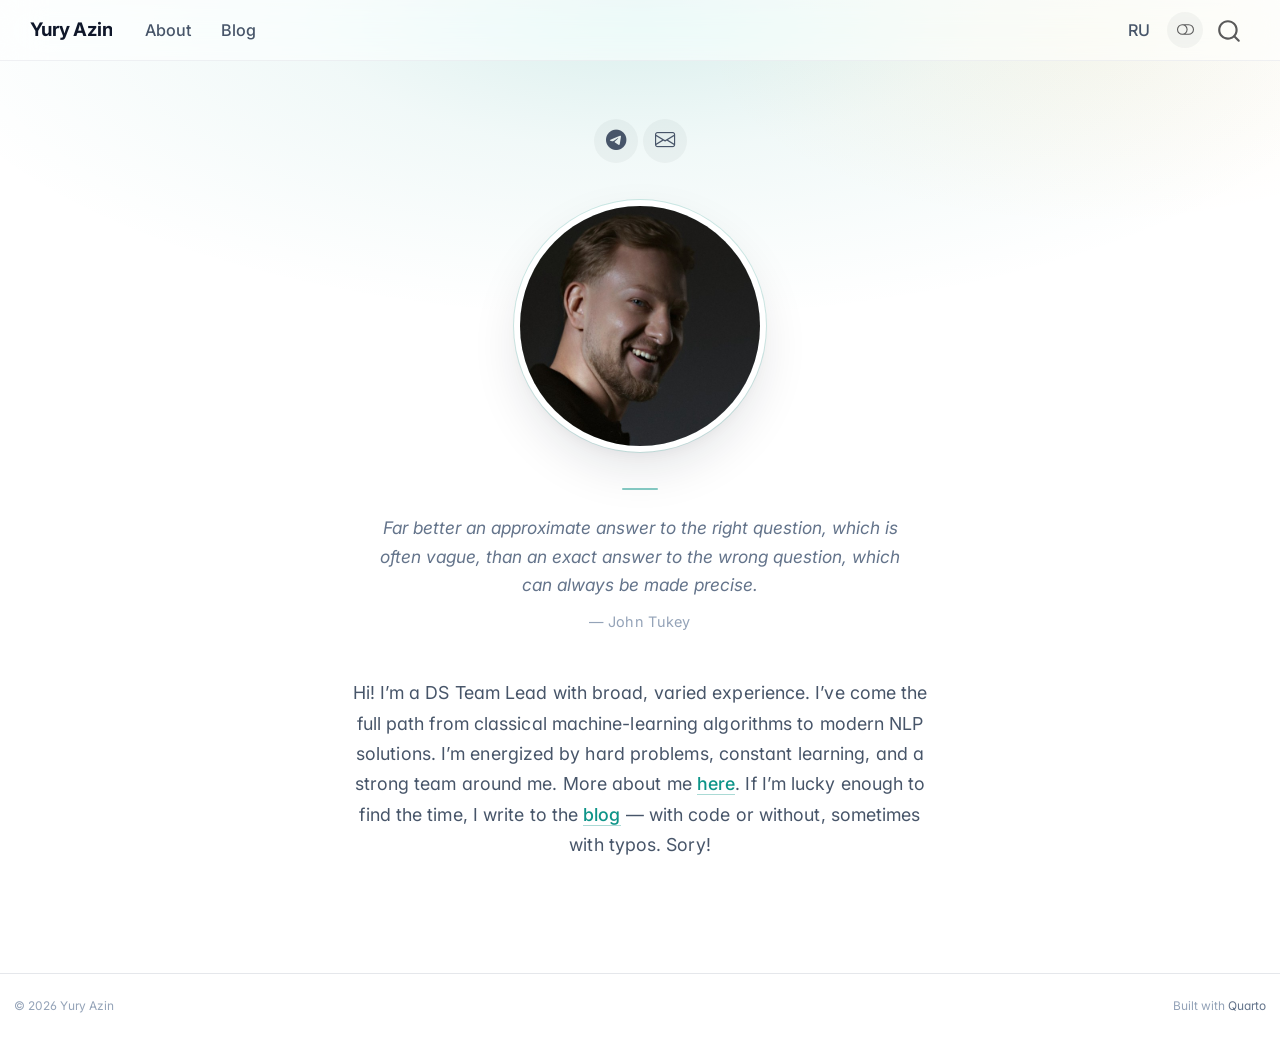
==== en/index.html @ dbef09c5 "deploy: 8c1075137c1b46c93f8c35273ccd301becf0f461" ====
<!DOCTYPE html>
<html xmlns="http://www.w3.org/1999/xhtml" lang="en" xml:lang="en"><head>

<meta charset="utf-8">
<meta name="generator" content="quarto-1.9.37">

<meta name="viewport" content="width=device-width, initial-scale=1.0, user-scalable=yes">


<title>Yury Azin — Data Science · ML · NLP – Yury Azin</title>
<style>
/* Default styles provided by pandoc.
** See https://pandoc.org/MANUAL.html#variables-for-html for config info.
*/
code{white-space: pre-wrap;}
span.smallcaps{font-variant: small-caps;}
div.columns{display: flex; gap: min(4vw, 1.5em);}
div.column{flex: auto; overflow-x: auto;}
div.hanging-indent{margin-left: 1.5em; text-indent: -1.5em;}
ul.task-list{list-style: none;}
ul.task-list li input[type="checkbox"] {
  width: 0.8em;
  margin: 0 0.8em 0.2em -1em; /* quarto-specific, see https://github.com/quarto-dev/quarto-cli/issues/4556 */ 
  vertical-align: middle;
}
/* CSS for syntax highlighting */
html { -webkit-text-size-adjust: 100%; }
pre > code.sourceCode { white-space: pre; position: relative; }
pre > code.sourceCode > span { display: inline-block; line-height: 1.25; }
pre > code.sourceCode > span:empty { height: 1.2em; }
.sourceCode { overflow: visible; }
code.sourceCode > span { color: inherit; text-decoration: inherit; }
div.sourceCode { margin: 1em 0; }
pre.sourceCode { margin: 0; }
@media screen {
div.sourceCode { overflow: auto; }
}
@media print {
pre > code.sourceCode { white-space: pre-wrap; }
pre > code.sourceCode > span { text-indent: -5em; padding-left: 5em; }
}
pre.numberSource code
  { counter-reset: source-line 0; }
pre.numberSource code > span
  { position: relative; left: -4em; counter-increment: source-line; }
pre.numberSource code > span > a:first-child::before
  { content: counter(source-line);
    position: relative; left: -1em; text-align: right; vertical-align: baseline;
    border: none; display: inline-block;
    -webkit-touch-callout: none; -webkit-user-select: none;
    -khtml-user-select: none; -moz-user-select: none;
    -ms-user-select: none; user-select: none;
    padding: 0 4px; width: 4em;
  }
pre.numberSource { margin-left: 3em;  padding-left: 4px; }
div.sourceCode
  {   }
@media screen {
pre > code.sourceCode > span > a:first-child::before { text-decoration: underline; }
}
</style>


<script src="site_libs/quarto-nav/quarto-nav.js"></script>
<script src="site_libs/clipboard/clipboard.min.js"></script>
<script src="site_libs/quarto-search/autocomplete.umd.js"></script>
<script src="site_libs/quarto-search/fuse.min.js"></script>
<script src="site_libs/quarto-search/quarto-search.js"></script>
<meta name="quarto:offset" content="./">
<script src="site_libs/quarto-html/quarto.js" type="module"></script>
<script src="site_libs/quarto-html/tabsets/tabsets.js" type="module"></script>
<script src="site_libs/quarto-html/popper.min.js"></script>
<script src="site_libs/quarto-html/tippy.umd.min.js"></script>
<script src="site_libs/quarto-html/anchor.min.js"></script>
<link href="site_libs/quarto-html/tippy.css" rel="stylesheet">
<link href="site_libs/quarto-html/quarto-syntax-highlighting-c7f20d090c4a6a93f2f603f35975394b.css" rel="stylesheet" class="quarto-color-scheme" id="quarto-text-highlighting-styles">
<link href="site_libs/quarto-html/quarto-syntax-highlighting-dark-76894652a331fa0531f4d7e4de84b889.css" rel="stylesheet" class="quarto-color-scheme quarto-color-alternate" id="quarto-text-highlighting-styles">
<link href="site_libs/quarto-html/quarto-syntax-highlighting-c7f20d090c4a6a93f2f603f35975394b.css" rel="stylesheet" class="quarto-color-scheme-extra" id="quarto-text-highlighting-styles">
<script src="site_libs/bootstrap/bootstrap.min.js"></script>
<link href="site_libs/bootstrap/bootstrap-icons.css" rel="stylesheet">
<link href="site_libs/bootstrap/bootstrap-b858f73188c8fb7c1471fa4721e66bf3.min.css" rel="stylesheet" append-hash="true" class="quarto-color-scheme" id="quarto-bootstrap" data-mode="light">
<link href="site_libs/bootstrap/bootstrap-dark-34f11f5c54eaf6b2fd97601cf0307051.min.css" rel="stylesheet" append-hash="true" class="quarto-color-scheme quarto-color-alternate" id="quarto-bootstrap" data-mode="dark">
<link href="site_libs/bootstrap/bootstrap-b858f73188c8fb7c1471fa4721e66bf3.min.css" rel="stylesheet" append-hash="true" class="quarto-color-scheme-extra" id="quarto-bootstrap" data-mode="light">
<script id="quarto-search-options" type="application/json">{
  "location": "navbar",
  "copy-button": false,
  "collapse-after": 3,
  "panel-placement": "end",
  "type": "overlay",
  "limit": 50,
  "keyboard-shortcut": [
    "f",
    "/",
    "s"
  ],
  "show-item-context": false,
  "language": {
    "search-no-results-text": "No results",
    "search-matching-documents-text": "matching documents",
    "search-copy-link-title": "Copy link to search",
    "search-hide-matches-text": "Hide additional matches",
    "search-more-match-text": "more match in this document",
    "search-more-matches-text": "more matches in this document",
    "search-clear-button-title": "Clear",
    "search-text-placeholder": "",
    "search-detached-cancel-button-title": "Cancel",
    "search-submit-button-title": "Submit",
    "search-label": "Search"
  }
}</script>
<style>html{ scroll-behavior: smooth; }</style>
<link rel="preconnect" href="https://fonts.googleapis.com">
<link rel="preconnect" href="https://fonts.gstatic.com" crossorigin="">
<link href="https://fonts.googleapis.com/css2?family=Inter:wght@400;500;600;700;800&amp;family=JetBrains+Mono:wght@400;500&amp;display=swap" rel="stylesheet">
<script>
  // Language switcher via event delegation — works even if the user
  // clicks before DOMContentLoaded fires. Sends the visitor to the
  // equivalent page (RU → EN: prepend /en, EN → RU: strip it). The
  // scroll position is carried across the navigation via sessionStorage.
  function langTarget(label) {
    var path = window.location.pathname || '/';
    if (label === 'EN') return '/en' + (path === '/' ? '/' : path);
    if (label === 'RU') return path.replace(/^\/en\b/, '') || '/';
    return null;
  }
  // Also fix href on load so hover-previews and right-click menus
  // show the correct destination
  document.addEventListener('DOMContentLoaded', function () {
    var origin = window.location.origin;
    var s = window.location.search || '', h = window.location.hash || '';
    document.querySelectorAll('.navbar .nav-link').forEach(function (a) {
      var label = (a.textContent || '').trim();
      var t = langTarget(label);
      if (t) a.href = origin + t + s + h;
    });
  });
  // Dev environment has two preview ports: 4848 = RU+EN merged,
  // 4849 = EN only. Clicking "RU" on :4849 can't find RU files —
  // so we route through :4848 (which serves both).
  function devOrigin() {
    var origin = window.location.origin;
    var host = window.location.hostname;
    var port = window.location.port;
    if ((host === '127.0.0.1' || host === 'localhost') &&
        (port === '4848' || port === '4849')) {
      return window.location.protocol + '//' + host + ':4848';
    }
    return origin;
  }
  // Main handler — intercept the click
  document.addEventListener('click', function (e) {
    var a = e.target && e.target.closest && e.target.closest('.navbar a.nav-link');
    if (!a) return;
    var label = (a.textContent || '').trim();
    var t = langTarget(label);
    if (!t) return;
    e.preventDefault();
    e.stopPropagation();
    try {
      sessionStorage.setItem('lang-switch', JSON.stringify({
        target: t, scroll: window.scrollY
      }));
    } catch (_) {}
    window.location.href = devOrigin() + t +
      (window.location.search || '') + (window.location.hash || '');
  }, true);
  // On the new page — restore the scroll position
  window.addEventListener('load', function () {
    try {
      var raw = sessionStorage.getItem('lang-switch');
      if (!raw) return;
      var data = JSON.parse(raw);
      sessionStorage.removeItem('lang-switch');
      if (data.target === window.location.pathname) {
        requestAnimationFrame(function () {
          window.scrollTo(0, data.scroll || 0);
        });
      }
    } catch (_) {}
  });

  // Build a byline row from Quarto's metadata (date, reading
  // time, categories) and place it under the title between the
  // title and the description. Hide the original meta/category
  // blocks.
  document.addEventListener('DOMContentLoaded', function () {
    var header = document.getElementById('title-block-header');
    if (!header) return;
    var titleBlock = header.querySelector('.quarto-title');
    if (!titleBlock) return;
    var dateEl = header.querySelector('.quarto-title-meta p.date');
    var cats   = header.querySelectorAll('.quarto-category');

    // Reading time: compute it ourselves from the article body
    // (Quarto doesn't put it into the title-block by default)
    function readingMinutes() {
      var body = document.querySelector('main, #quarto-document-content, article');
      if (!body) return null;
      var text = (body.textContent || '').trim();
      var words = text ? text.split(/\s+/).length : 0;
      if (words < 50) return null;
      return Math.max(1, Math.round(words / 200));
    }

    var parts = [];
    if (dateEl && dateEl.textContent.trim()) {
      parts.push('<span class="bl-date">' + dateEl.textContent.trim() + '</span>');
    }
    var m = readingMinutes();
    if (m) {
      parts.push('<span class="bl-time">' + m + ' min read</span>');
    }
    if (cats.length) {
      var chips = Array.prototype.map.call(cats, function (c) {
        return '<span class="bl-cat">' + c.textContent.trim() + '</span>';
      }).join('');
      parts.push('<span class="bl-cats">' + chips + '</span>');
    }
    if (!parts.length) return;

    var byline = document.createElement('div');
    byline.className = 'post-byline';
    byline.innerHTML = parts.join('<span class="bl-sep">·</span>');
    titleBlock.insertAdjacentElement('afterend', byline);

    var oldMeta = header.querySelector('.quarto-title-meta');
    var oldCats = header.querySelector('.quarto-categories');
    if (oldMeta) oldMeta.style.display = 'none';
    if (oldCats) oldCats.style.display = 'none';
  });

  // Preserve scroll position on theme toggle. Intercept the click
  // in the capture phase, block Quarto's inline onclick via
  // stopImmediatePropagation, and call quartoToggleColorScheme
  // ourselves. Restore scroll multiple times (rAF + setTimeout)
  // to outlast any reflows Quarto triggers.
  document.addEventListener('click', function (e) {
    var t = e.target && e.target.closest && e.target.closest('.quarto-color-scheme-toggle');
    if (!t) return;
    e.preventDefault();
    e.stopImmediatePropagation();
    e.stopPropagation();

    var y = window.scrollY;
    if (typeof window.quartoToggleColorScheme === 'function') {
      window.quartoToggleColorScheme();
    }
    function restore() { window.scrollTo(0, y); }
    restore();
    requestAnimationFrame(restore);
    requestAnimationFrame(function () { requestAnimationFrame(restore); });
    setTimeout(restore, 30);
    setTimeout(restore, 100);
    setTimeout(restore, 250);
  }, true);
</script>


<link rel="stylesheet" href="styles.css">
</head>

<body class="nav-fixed quarto-light"><script id="quarto-html-before-body" type="application/javascript">
    const toggleBodyColorMode = (bsSheetEl) => {
      const mode = bsSheetEl.getAttribute("data-mode");
      const bodyEl = window.document.querySelector("body");
      if (mode === "dark") {
        bodyEl.classList.add("quarto-dark");
        bodyEl.classList.remove("quarto-light");
      } else {
        bodyEl.classList.add("quarto-light");
        bodyEl.classList.remove("quarto-dark");
      }
    }
    const toggleBodyColorPrimary = () => {
      const bsSheetEl = window.document.querySelector("link#quarto-bootstrap:not([rel=disabled-stylesheet])");
      if (bsSheetEl) {
        toggleBodyColorMode(bsSheetEl);
      }
    }
    const setColorSchemeToggle = (alternate) => {
      const toggles = window.document.querySelectorAll('.quarto-color-scheme-toggle');
      for (let i=0; i < toggles.length; i++) {
        const toggle = toggles[i];
        if (toggle) {
          if (alternate) {
            toggle.classList.add("alternate");
          } else {
            toggle.classList.remove("alternate");
          }
        }
      }
    };
    const toggleColorMode = (alternate) => {
      // Switch the stylesheets
      const primaryStylesheets = window.document.querySelectorAll('link.quarto-color-scheme:not(.quarto-color-alternate)');
      const alternateStylesheets = window.document.querySelectorAll('link.quarto-color-scheme.quarto-color-alternate');
      manageTransitions('#quarto-margin-sidebar .nav-link', false);
      if (alternate) {
        // note: dark is layered on light, we don't disable primary!
        enableStylesheet(alternateStylesheets);
        for (const sheetNode of alternateStylesheets) {
          if (sheetNode.id === "quarto-bootstrap") {
            toggleBodyColorMode(sheetNode);
          }
        }
      } else {
        disableStylesheet(alternateStylesheets);
        enableStylesheet(primaryStylesheets)
        toggleBodyColorPrimary();
      }
      manageTransitions('#quarto-margin-sidebar .nav-link', true);
      // Switch the toggles
      setColorSchemeToggle(alternate)
      // Hack to workaround the fact that safari doesn't
      // properly recolor the scrollbar when toggling (#1455)
      if (navigator.userAgent.indexOf('Safari') > 0 && navigator.userAgent.indexOf('Chrome') == -1) {
        manageTransitions("body", false);
        window.scrollTo(0, 1);
        setTimeout(() => {
          window.scrollTo(0, 0);
          manageTransitions("body", true);
        }, 40);
      }
    }
    const disableStylesheet = (stylesheets) => {
      for (let i=0; i < stylesheets.length; i++) {
        const stylesheet = stylesheets[i];
        stylesheet.rel = 'disabled-stylesheet';
      }
    }
    const enableStylesheet = (stylesheets) => {
      for (let i=0; i < stylesheets.length; i++) {
        const stylesheet = stylesheets[i];
        if(stylesheet.rel !== 'stylesheet') { // for Chrome, which will still FOUC without this check
          stylesheet.rel = 'stylesheet';
        }
      }
    }
    const manageTransitions = (selector, allowTransitions) => {
      const els = window.document.querySelectorAll(selector);
      for (let i=0; i < els.length; i++) {
        const el = els[i];
        if (allowTransitions) {
          el.classList.remove('notransition');
        } else {
          el.classList.add('notransition');
        }
      }
    }
    const isFileUrl = () => {
      return window.location.protocol === 'file:';
    }
    const hasAlternateSentinel = () => {
      let styleSentinel = getColorSchemeSentinel();
      if (styleSentinel !== null) {
        return styleSentinel === "alternate";
      } else {
        return false;
      }
    }
    const setStyleSentinel = (alternate) => {
      const value = alternate ? "alternate" : "default";
      if (!isFileUrl()) {
        window.localStorage.setItem("quarto-color-scheme", value);
      } else {
        localAlternateSentinel = value;
      }
    }
    const getColorSchemeSentinel = () => {
      if (!isFileUrl()) {
        const storageValue = window.localStorage.getItem("quarto-color-scheme");
        return storageValue != null ? storageValue : localAlternateSentinel;
      } else {
        return localAlternateSentinel;
      }
    }
    const toggleGiscusIfUsed = (isAlternate, darkModeDefault) => {
      const baseTheme = document.querySelector('#giscus-base-theme')?.value ?? 'light';
      const alternateTheme = document.querySelector('#giscus-alt-theme')?.value ?? 'dark';
      let newTheme = '';
      if(authorPrefersDark) {
        newTheme = isAlternate ? baseTheme : alternateTheme;
      } else {
        newTheme = isAlternate ? alternateTheme : baseTheme;
      }
      const changeGiscusTheme = () => {
        // From: https://github.com/giscus/giscus/issues/336
        const sendMessage = (message) => {
          const iframe = document.querySelector('iframe.giscus-frame');
          if (!iframe) return;
          iframe.contentWindow.postMessage({ giscus: message }, 'https://giscus.app');
        }
        sendMessage({
          setConfig: {
            theme: newTheme
          }
        });
      }
      const isGiscussLoaded = window.document.querySelector('iframe.giscus-frame') !== null;
      if (isGiscussLoaded) {
        changeGiscusTheme();
      }
    };
    const authorPrefersDark = false;
    const darkModeDefault = authorPrefersDark;
      document.querySelector('link#quarto-text-highlighting-styles.quarto-color-scheme-extra').rel = 'disabled-stylesheet';
      document.querySelector('link#quarto-bootstrap.quarto-color-scheme-extra').rel = 'disabled-stylesheet';
    let localAlternateSentinel = darkModeDefault ? 'alternate' : 'default';
    // Dark / light mode switch
    window.quartoToggleColorScheme = () => {
      // Read the current dark / light value
      let toAlternate = !hasAlternateSentinel();
      toggleColorMode(toAlternate);
      setStyleSentinel(toAlternate);
      toggleGiscusIfUsed(toAlternate, darkModeDefault);
      window.dispatchEvent(new Event('resize'));
    };
    // Switch to dark mode if need be
    if (hasAlternateSentinel()) {
      toggleColorMode(true);
    } else {
      toggleColorMode(false);
    }
  </script>

<div id="quarto-search-results"></div>
  <header id="quarto-header" class="headroom fixed-top">
    <nav class="navbar navbar-expand-lg " data-bs-theme="dark">
      <div class="navbar-container container-fluid">
      <div class="navbar-brand-container mx-auto">
    <a class="navbar-brand" href="./index.html">
    <span class="navbar-title">Yury Azin</span>
    </a>
  </div>
            <div id="quarto-search" class="" title="Search"></div>
          <button class="navbar-toggler" type="button" data-bs-toggle="collapse" data-bs-target="#navbarCollapse" aria-controls="navbarCollapse" role="menu" aria-expanded="false" aria-label="Toggle navigation" onclick="if (window.quartoToggleHeadroom) { window.quartoToggleHeadroom(); }">
  <span class="navbar-toggler-icon"></span>
</button>
          <div class="collapse navbar-collapse" id="navbarCollapse">
            <ul class="navbar-nav navbar-nav-scroll me-auto">
  <li class="nav-item">
    <a class="nav-link" href="./about.html"> 
<span class="menu-text">About</span></a>
  </li>  
  <li class="nav-item">
    <a class="nav-link" href="./blog.html"> 
<span class="menu-text">Blog</span></a>
  </li>  
</ul>
            <ul class="navbar-nav navbar-nav-scroll ms-auto">
  <li class="nav-item compact">
    <a class="nav-link" href="https://t.me/Zzzabardast"> <i class="bi bi-telegram" role="img" aria-label="Telegram">
</i> 
<span class="menu-text"></span></a>
  </li>  
  <li class="nav-item compact">
    <a class="nav-link" href="mailto:y.azin@mail.ru"> <i class="bi bi-envelope" role="img" aria-label="Email">
</i> 
<span class="menu-text"></span></a>
  </li>  
  <li class="nav-item">
    <a class="nav-link" href="./"> 
<span class="menu-text">RU</span></a>
  </li>  
</ul>
          </div> <!-- /navcollapse -->
            <div class="quarto-navbar-tools">
  <a href="" class="quarto-color-scheme-toggle quarto-navigation-tool  px-1" onclick="window.quartoToggleColorScheme(); return false;" title="Toggle dark mode"><i class="bi"></i></a>
</div>
      </div> <!-- /container-fluid -->
    </nav>
</header>
<!-- content -->
<div id="quarto-content" class="quarto-container page-columns page-rows-contents page-layout-full page-navbar">
<!-- sidebar -->
<!-- margin-sidebar -->
    
<!-- main -->
<main class="content column-page" id="quarto-document-content"><header id="title-block-header" class="quarto-title-block"><h1 class="title display-7">Yury Azin — Data Science · ML · NLP</h1></header>


<header id="title-block-header">
<div class="quarto-title-block"><div><button type="button" class="btn code-tools-button" id="quarto-code-tools-source"><i class="bi"></i> Code</button></div></div>

</header>


<div class="hero-block">
<div class="hero-social">
<p><a href="https://t.me/Zzzabardast" aria-label="Telegram" title="Telegram: @Zzzabardast"><i class="bi bi-telegram"></i></a> <a href="mailto:y.azin@mail.ru" aria-label="Email" title="y.azin@mail.ru"><i class="bi bi-envelope"></i></a></p>
</div>
<p><img src="assets/profile.jpg" alt="Yury Azin" class="hero-photo"></p>
<blockquote class="blockquote">
<p>Far better an approximate answer to the right question, which is often vague, than an exact answer to the wrong question, which can always be made precise.</p>
<p>— John Tukey</p>
</blockquote>
<p>Hi! I’m a DS Team Lead with broad, varied experience. I’ve come the full path from classical machine-learning algorithms to modern NLP solutions. I’m energized by hard problems, constant learning, and a strong team around me. More about me <a href="./about.html">here</a>. If I’m lucky enough to find the time, I write to the <a href="./blog.html">blog</a> — with code or without, sometimes with typos. Sory!</p>
</div>


<!-- -->


</main> <!-- /main -->
<script id="quarto-html-after-body" type="application/javascript">
  window.document.addEventListener("DOMContentLoaded", function (event) {
    // Ensure there is a toggle, if there isn't float one in the top right
    if (window.document.querySelector('.quarto-color-scheme-toggle') === null) {
      const a = window.document.createElement('a');
      a.classList.add('top-right');
      a.classList.add('quarto-color-scheme-toggle');
      a.href = "";
      a.onclick = function() { try { window.quartoToggleColorScheme(); } catch {} return false; };
      const i = window.document.createElement("i");
      i.classList.add('bi');
      a.appendChild(i);
      window.document.body.appendChild(a);
    }
    setColorSchemeToggle(hasAlternateSentinel())
    const icon = "";
    const anchorJS = new window.AnchorJS();
    anchorJS.options = {
      placement: 'right',
      icon: icon
    };
    anchorJS.add('.anchored');
    const isCodeAnnotation = (el) => {
      for (const clz of el.classList) {
        if (clz.startsWith('code-annotation-')) {                     
          return true;
        }
      }
      return false;
    }
    const onCopySuccess = function(e) {
      // button target
      const button = e.trigger;
      // don't keep focus
      button.blur();
      // flash "checked"
      button.classList.add('code-copy-button-checked');
      var currentTitle = button.getAttribute("title");
      button.setAttribute("title", "Copied!");
      let tooltip;
      if (window.bootstrap) {
        button.setAttribute("data-bs-toggle", "tooltip");
        button.setAttribute("data-bs-placement", "left");
        button.setAttribute("data-bs-title", "Copied!");
        tooltip = new bootstrap.Tooltip(button, 
          { trigger: "manual", 
            customClass: "code-copy-button-tooltip",
            offset: [0, -8]});
        tooltip.show();    
      }
      setTimeout(function() {
        if (tooltip) {
          tooltip.hide();
          button.removeAttribute("data-bs-title");
          button.removeAttribute("data-bs-toggle");
          button.removeAttribute("data-bs-placement");
        }
        button.setAttribute("title", currentTitle);
        button.classList.remove('code-copy-button-checked');
      }, 1000);
      // clear code selection
      e.clearSelection();
    }
    const getTextToCopy = function(trigger) {
      const outerScaffold = trigger.parentElement.cloneNode(true);
      const codeEl = outerScaffold.querySelector('code');
      for (const childEl of codeEl.children) {
        if (isCodeAnnotation(childEl)) {
          childEl.remove();
        }
      }
      return codeEl.innerText;
    }
    const clipboard = new window.ClipboardJS('.code-copy-button:not([data-in-quarto-modal])', {
      text: getTextToCopy
    });
    clipboard.on('success', onCopySuccess);
    if (window.document.getElementById('quarto-embedded-source-code-modal')) {
      const clipboardModal = new window.ClipboardJS('.code-copy-button[data-in-quarto-modal]', {
        text: getTextToCopy,
        container: window.document.getElementById('quarto-embedded-source-code-modal')
      });
      clipboardModal.on('success', onCopySuccess);
    }
    const viewSource = window.document.getElementById('quarto-view-source') ||
                       window.document.getElementById('quarto-code-tools-source');
    if (viewSource) {
      const sourceUrl = viewSource.getAttribute("data-quarto-source-url");
      viewSource.addEventListener("click", function(e) {
        if (sourceUrl) {
          // rstudio viewer pane
          if (/\bcapabilities=\b/.test(window.location)) {
            window.open(sourceUrl);
          } else {
            window.location.href = sourceUrl;
          }
        } else {
          const modal = new bootstrap.Modal(document.getElementById('quarto-embedded-source-code-modal'));
          modal.show();
        }
        return false;
      });
    }
    function toggleCodeHandler(show) {
      return function(e) {
        const detailsSrc = window.document.querySelectorAll(".cell > details > .sourceCode");
        for (let i=0; i<detailsSrc.length; i++) {
          const details = detailsSrc[i].parentElement;
          if (show) {
            details.open = true;
          } else {
            details.removeAttribute("open");
          }
        }
        const cellCodeDivs = window.document.querySelectorAll(".cell > .sourceCode");
        const fromCls = show ? "hidden" : "unhidden";
        const toCls = show ? "unhidden" : "hidden";
        for (let i=0; i<cellCodeDivs.length; i++) {
          const codeDiv = cellCodeDivs[i];
          if (codeDiv.classList.contains(fromCls)) {
            codeDiv.classList.remove(fromCls);
            codeDiv.classList.add(toCls);
          } 
        }
        return false;
      }
    }
    const hideAllCode = window.document.getElementById("quarto-hide-all-code");
    if (hideAllCode) {
      hideAllCode.addEventListener("click", toggleCodeHandler(false));
    }
    const showAllCode = window.document.getElementById("quarto-show-all-code");
    if (showAllCode) {
      showAllCode.addEventListener("click", toggleCodeHandler(true));
    }
      var localhostRegex = new RegExp(/^(?:http|https):\/\/localhost\:?[0-9]*\//);
      var mailtoRegex = new RegExp(/^mailto:/);
        var filterRegex = new RegExp("https:\/\/AzinY\.github\.io\/en");
      var isInternal = (href) => {
          return filterRegex.test(href) || localhostRegex.test(href) || mailtoRegex.test(href);
      }
      // Inspect non-navigation links and adorn them if external
     var links = window.document.querySelectorAll('a[href]:not(.nav-link):not(.navbar-brand):not(.toc-action):not(.sidebar-link):not(.sidebar-item-toggle):not(.pagination-link):not(.no-external):not([aria-hidden]):not(.dropdown-item):not(.quarto-navigation-tool):not(.about-link)');
      for (var i=0; i<links.length; i++) {
        const link = links[i];
        if (!isInternal(link.href)) {
          // undo the damage that might have been done by quarto-nav.js in the case of
          // links that we want to consider external
          if (link.dataset.originalHref !== undefined) {
            link.href = link.dataset.originalHref;
          }
        }
      }
    function tippyHover(el, contentFn, onTriggerFn, onUntriggerFn) {
      const config = {
        allowHTML: true,
        maxWidth: 500,
        delay: 100,
        arrow: false,
        appendTo: function(el) {
            return el.parentElement;
        },
        interactive: true,
        interactiveBorder: 10,
        theme: 'quarto',
        placement: 'bottom-start',
      };
      if (contentFn) {
        config.content = contentFn;
      }
      if (onTriggerFn) {
        config.onTrigger = onTriggerFn;
      }
      if (onUntriggerFn) {
        config.onUntrigger = onUntriggerFn;
      }
      window.tippy(el, config); 
    }
    const noterefs = window.document.querySelectorAll('a[role="doc-noteref"]');
    for (var i=0; i<noterefs.length; i++) {
      const ref = noterefs[i];
      tippyHover(ref, function() {
        // use id or data attribute instead here
        let href = ref.getAttribute('data-footnote-href') || ref.getAttribute('href');
        try { href = new URL(href).hash; } catch {}
        const id = href.replace(/^#\/?/, "");
        const note = window.document.getElementById(id);
        if (note) {
          return note.innerHTML;
        } else {
          return "";
        }
      });
    }
    const xrefs = window.document.querySelectorAll('a.quarto-xref');
    const processXRef = (id, note) => {
      // Strip column container classes
      const stripColumnClz = (el) => {
        el.classList.remove("page-full", "page-columns");
        if (el.children) {
          for (const child of el.children) {
            stripColumnClz(child);
          }
        }
      }
      stripColumnClz(note)
      if (id === null || id.startsWith('sec-')) {
        // Special case sections, only their first couple elements
        const container = document.createElement("div");
        if (note.children && note.children.length > 2) {
          container.appendChild(note.children[0].cloneNode(true));
          for (let i = 1; i < note.children.length; i++) {
            const child = note.children[i];
            if (child.tagName === "P" && child.innerText === "") {
              continue;
            } else {
              container.appendChild(child.cloneNode(true));
              break;
            }
          }
          if (window.Quarto?.typesetMath) {
            window.Quarto.typesetMath(container);
          }
          return container.innerHTML
        } else {
          if (window.Quarto?.typesetMath) {
            window.Quarto.typesetMath(note);
          }
          return note.innerHTML;
        }
      } else {
        // Remove any anchor links if they are present
        const anchorLink = note.querySelector('a.anchorjs-link');
        if (anchorLink) {
          anchorLink.remove();
        }
        if (window.Quarto?.typesetMath) {
          window.Quarto.typesetMath(note);
        }
        if (note.classList.contains("callout")) {
          return note.outerHTML;
        } else {
          return note.innerHTML;
        }
      }
    }
    for (var i=0; i<xrefs.length; i++) {
      const xref = xrefs[i];
      tippyHover(xref, undefined, function(instance) {
        instance.disable();
        let url = xref.getAttribute('href');
        let hash = undefined; 
        if (url.startsWith('#')) {
          hash = url;
        } else {
          try { hash = new URL(url).hash; } catch {}
        }
        if (hash) {
          const id = hash.replace(/^#\/?/, "");
          const note = window.document.getElementById(id);
          if (note !== null) {
            try {
              const html = processXRef(id, note.cloneNode(true));
              instance.setContent(html);
            } finally {
              instance.enable();
              instance.show();
            }
          } else {
            // See if we can fetch this
            fetch(url.split('#')[0])
            .then(res => res.text())
            .then(html => {
              const parser = new DOMParser();
              const htmlDoc = parser.parseFromString(html, "text/html");
              const note = htmlDoc.getElementById(id);
              if (note !== null) {
                const html = processXRef(id, note);
                instance.setContent(html);
              } 
            }).finally(() => {
              instance.enable();
              instance.show();
            });
          }
        } else {
          // See if we can fetch a full url (with no hash to target)
          // This is a special case and we should probably do some content thinning / targeting
          fetch(url)
          .then(res => res.text())
          .then(html => {
            const parser = new DOMParser();
            const htmlDoc = parser.parseFromString(html, "text/html");
            const note = htmlDoc.querySelector('main.content');
            if (note !== null) {
              // This should only happen for chapter cross references
              // (since there is no id in the URL)
              // remove the first header
              if (note.children.length > 0 && note.children[0].tagName === "HEADER") {
                note.children[0].remove();
              }
              const html = processXRef(null, note);
              instance.setContent(html);
            } 
          }).finally(() => {
            instance.enable();
            instance.show();
          });
        }
      }, function(instance) {
      });
    }
        let selectedAnnoteEl;
        const selectorForAnnotation = ( cell, annotation) => {
          let cellAttr = 'data-code-cell="' + cell + '"';
          let lineAttr = 'data-code-annotation="' +  annotation + '"';
          const selector = 'span[' + cellAttr + '][' + lineAttr + ']';
          return selector;
        }
        const selectCodeLines = (annoteEl) => {
          const doc = window.document;
          const targetCell = annoteEl.getAttribute("data-target-cell");
          const targetAnnotation = annoteEl.getAttribute("data-target-annotation");
          const annoteSpan = window.document.querySelector(selectorForAnnotation(targetCell, targetAnnotation));
          const lines = annoteSpan.getAttribute("data-code-lines").split(",");
          const lineIds = lines.map((line) => {
            return targetCell + "-" + line;
          })
          let top = null;
          let height = null;
          let parent = null;
          if (lineIds.length > 0) {
              //compute the position of the single el (top and bottom and make a div)
              const el = window.document.getElementById(lineIds[0]);
              top = el.offsetTop;
              height = el.offsetHeight;
              parent = el.parentElement.parentElement;
            if (lineIds.length > 1) {
              const lastEl = window.document.getElementById(lineIds[lineIds.length - 1]);
              const bottom = lastEl.offsetTop + lastEl.offsetHeight;
              height = bottom - top;
            }
            if (top !== null && height !== null && parent !== null) {
              // cook up a div (if necessary) and position it 
              let div = window.document.getElementById("code-annotation-line-highlight");
              if (div === null) {
                div = window.document.createElement("div");
                div.setAttribute("id", "code-annotation-line-highlight");
                div.style.position = 'absolute';
                parent.appendChild(div);
              }
              div.style.top = top - 2 + "px";
              div.style.height = height + 4 + "px";
              div.style.left = 0;
              let gutterDiv = window.document.getElementById("code-annotation-line-highlight-gutter");
              if (gutterDiv === null) {
                gutterDiv = window.document.createElement("div");
                gutterDiv.setAttribute("id", "code-annotation-line-highlight-gutter");
                gutterDiv.style.position = 'absolute';
                const codeCell = window.document.getElementById(targetCell);
                const gutter = codeCell.querySelector('.code-annotation-gutter');
                gutter.appendChild(gutterDiv);
              }
              gutterDiv.style.top = top - 2 + "px";
              gutterDiv.style.height = height + 4 + "px";
            }
            selectedAnnoteEl = annoteEl;
          }
        };
        const unselectCodeLines = () => {
          const elementsIds = ["code-annotation-line-highlight", "code-annotation-line-highlight-gutter"];
          elementsIds.forEach((elId) => {
            const div = window.document.getElementById(elId);
            if (div) {
              div.remove();
            }
          });
          selectedAnnoteEl = undefined;
        };
          // Handle positioning of the toggle
      window.addEventListener(
        "resize",
        throttle(() => {
          elRect = undefined;
          if (selectedAnnoteEl) {
            selectCodeLines(selectedAnnoteEl);
          }
        }, 10)
      );
      function throttle(fn, ms) {
      let throttle = false;
      let timer;
        return (...args) => {
          if(!throttle) { // first call gets through
              fn.apply(this, args);
              throttle = true;
          } else { // all the others get throttled
              if(timer) clearTimeout(timer); // cancel #2
              timer = setTimeout(() => {
                fn.apply(this, args);
                timer = throttle = false;
              }, ms);
          }
        };
      }
        // Attach click handler to the DT
        const annoteDls = window.document.querySelectorAll('dt[data-target-cell]');
        for (const annoteDlNode of annoteDls) {
          annoteDlNode.addEventListener('click', (event) => {
            const clickedEl = event.target;
            if (clickedEl !== selectedAnnoteEl) {
              unselectCodeLines();
              const activeEl = window.document.querySelector('dt[data-target-cell].code-annotation-active');
              if (activeEl) {
                activeEl.classList.remove('code-annotation-active');
              }
              selectCodeLines(clickedEl);
              clickedEl.classList.add('code-annotation-active');
            } else {
              // Unselect the line
              unselectCodeLines();
              clickedEl.classList.remove('code-annotation-active');
            }
          });
        }
    const findCites = (el) => {
      const parentEl = el.parentElement;
      if (parentEl) {
        const cites = parentEl.dataset.cites;
        if (cites) {
          return {
            el,
            cites: cites.split(' ')
          };
        } else {
          return findCites(el.parentElement)
        }
      } else {
        return undefined;
      }
    };
    var bibliorefs = window.document.querySelectorAll('a[role="doc-biblioref"]');
    for (var i=0; i<bibliorefs.length; i++) {
      const ref = bibliorefs[i];
      const citeInfo = findCites(ref);
      if (citeInfo) {
        tippyHover(citeInfo.el, function() {
          var popup = window.document.createElement('div');
          citeInfo.cites.forEach(function(cite) {
            var citeDiv = window.document.createElement('div');
            citeDiv.classList.add('hanging-indent');
            citeDiv.classList.add('csl-entry');
            var biblioDiv = window.document.getElementById('ref-' + cite);
            if (biblioDiv) {
              citeDiv.innerHTML = biblioDiv.innerHTML;
            }
            popup.appendChild(citeDiv);
          });
          return popup.innerHTML;
        });
      }
    }
  });
  </script><div class="modal fade" id="quarto-embedded-source-code-modal" tabindex="-1" aria-labelledby="quarto-embedded-source-code-modal-label" aria-hidden="true"><div class="modal-dialog modal-dialog-scrollable"><div class="modal-content"><div class="modal-header"><h5 class="modal-title" id="quarto-embedded-source-code-modal-label">Source Code</h5><button class="btn-close" data-bs-dismiss="modal"></button></div><div class="modal-body"><div class="">
<div class="code-copy-outer-scaffold"><div class="sourceCode" id="cb1" data-shortcodes="false"><pre class="sourceCode markdown code-with-copy"><code class="sourceCode markdown"><span id="cb1-1"><a href="#cb1-1" aria-hidden="true" tabindex="-1"></a><span class="co">---</span></span>
<span id="cb1-2"><a href="#cb1-2" aria-hidden="true" tabindex="-1"></a><span class="an">title:</span><span class="co"> "Yury Azin — Data Science · ML · NLP"</span></span>
<span id="cb1-3"><a href="#cb1-3" aria-hidden="true" tabindex="-1"></a><span class="an">title-block-style:</span><span class="co"> none</span></span>
<span id="cb1-4"><a href="#cb1-4" aria-hidden="true" tabindex="-1"></a><span class="an">toc:</span><span class="co"> false</span></span>
<span id="cb1-5"><a href="#cb1-5" aria-hidden="true" tabindex="-1"></a><span class="an">page-layout:</span><span class="co"> full</span></span>
<span id="cb1-6"><a href="#cb1-6" aria-hidden="true" tabindex="-1"></a><span class="co">---</span></span>
<span id="cb1-7"><a href="#cb1-7" aria-hidden="true" tabindex="-1"></a></span>
<span id="cb1-8"><a href="#cb1-8" aria-hidden="true" tabindex="-1"></a>::: {.hero-block}</span>
<span id="cb1-9"><a href="#cb1-9" aria-hidden="true" tabindex="-1"></a></span>
<span id="cb1-10"><a href="#cb1-10" aria-hidden="true" tabindex="-1"></a><span class="dt">&lt;</span><span class="kw">div</span><span class="ot"> class</span><span class="op">=</span><span class="st">"hero-social"</span><span class="dt">&gt;</span></span>
<span id="cb1-11"><a href="#cb1-11" aria-hidden="true" tabindex="-1"></a>  <span class="dt">&lt;</span><span class="kw">a</span><span class="ot"> href</span><span class="op">=</span><span class="st">"https://t.me/Zzzabardast"</span><span class="ot"> aria-label</span><span class="op">=</span><span class="st">"Telegram"</span><span class="ot"> title</span><span class="op">=</span><span class="st">"Telegram: @Zzzabardast"</span><span class="dt">&gt;&lt;</span><span class="kw">i</span><span class="ot"> class</span><span class="op">=</span><span class="st">"bi bi-telegram"</span><span class="dt">&gt;&lt;/</span><span class="kw">i</span><span class="dt">&gt;&lt;/</span><span class="kw">a</span><span class="dt">&gt;</span></span>
<span id="cb1-12"><a href="#cb1-12" aria-hidden="true" tabindex="-1"></a>  <span class="dt">&lt;</span><span class="kw">a</span><span class="ot"> href</span><span class="op">=</span><span class="st">"mailto:y.azin@mail.ru"</span><span class="ot"> aria-label</span><span class="op">=</span><span class="st">"Email"</span><span class="ot"> title</span><span class="op">=</span><span class="st">"y.azin@mail.ru"</span><span class="dt">&gt;&lt;</span><span class="kw">i</span><span class="ot"> class</span><span class="op">=</span><span class="st">"bi bi-envelope"</span><span class="dt">&gt;&lt;/</span><span class="kw">i</span><span class="dt">&gt;&lt;/</span><span class="kw">a</span><span class="dt">&gt;</span></span>
<span id="cb1-13"><a href="#cb1-13" aria-hidden="true" tabindex="-1"></a><span class="dt">&lt;/</span><span class="kw">div</span><span class="dt">&gt;</span></span>
<span id="cb1-14"><a href="#cb1-14" aria-hidden="true" tabindex="-1"></a></span>
<span id="cb1-15"><a href="#cb1-15" aria-hidden="true" tabindex="-1"></a><span class="dt">&lt;</span><span class="kw">img</span><span class="ot"> src</span><span class="op">=</span><span class="st">"assets/profile.jpg"</span><span class="ot"> alt</span><span class="op">=</span><span class="st">"Yury Azin"</span><span class="ot"> class</span><span class="op">=</span><span class="st">"hero-photo"</span><span class="dt">&gt;</span></span>
<span id="cb1-16"><a href="#cb1-16" aria-hidden="true" tabindex="-1"></a></span>
<span id="cb1-17"><a href="#cb1-17" aria-hidden="true" tabindex="-1"></a><span class="at">&gt; Far better an approximate answer to the right question, which is</span></span>
<span id="cb1-18"><a href="#cb1-18" aria-hidden="true" tabindex="-1"></a><span class="at">&gt; often vague, than an exact answer to the wrong question, which can</span></span>
<span id="cb1-19"><a href="#cb1-19" aria-hidden="true" tabindex="-1"></a><span class="at">&gt; always be made precise.</span></span>
<span id="cb1-20"><a href="#cb1-20" aria-hidden="true" tabindex="-1"></a><span class="at">&gt;</span></span>
<span id="cb1-21"><a href="#cb1-21" aria-hidden="true" tabindex="-1"></a><span class="at">&gt; — John Tukey</span></span>
<span id="cb1-22"><a href="#cb1-22" aria-hidden="true" tabindex="-1"></a></span>
<span id="cb1-23"><a href="#cb1-23" aria-hidden="true" tabindex="-1"></a>Hi! I'm a DS Team Lead with broad, varied experience. I've come the</span>
<span id="cb1-24"><a href="#cb1-24" aria-hidden="true" tabindex="-1"></a>full path from classical machine-learning algorithms to modern NLP</span>
<span id="cb1-25"><a href="#cb1-25" aria-hidden="true" tabindex="-1"></a>solutions. I'm energized by hard problems, constant learning,</span>
<span id="cb1-26"><a href="#cb1-26" aria-hidden="true" tabindex="-1"></a>and a strong team around me. More about me <span class="co">[</span><span class="ot">here</span><span class="co">](about.qmd)</span>. If I'm lucky</span>
<span id="cb1-27"><a href="#cb1-27" aria-hidden="true" tabindex="-1"></a>enough to find the time, I write to the <span class="co">[</span><span class="ot">blog</span><span class="co">](blog.qmd)</span> — with code</span>
<span id="cb1-28"><a href="#cb1-28" aria-hidden="true" tabindex="-1"></a>or without, sometimes with typos. Sory!</span>
<span id="cb1-29"><a href="#cb1-29" aria-hidden="true" tabindex="-1"></a></span>
<span id="cb1-30"><a href="#cb1-30" aria-hidden="true" tabindex="-1"></a>:::</span></code></pre></div><button title="Copy to Clipboard" class="code-copy-button" data-in-quarto-modal=""><i class="bi"></i></button></div>
</div></div></div></div></div>
</div> <!-- /content -->
<footer class="footer">
  <div class="nav-footer">
    <div class="nav-footer-left">
<p>© 2026 Yury Azin</p>
</div>   
    <div class="nav-footer-center">
      &nbsp;
    </div>
    <div class="nav-footer-right">
<p>Built with <a href="https://quarto.org">Quarto</a></p>
</div>
  </div>
</footer>




<script src="site_libs/quarto-html/zenscroll-min.js"></script>
</body></html>
---- en/site_libs/quarto-html/tippy.css ----
.tippy-box[data-animation=fade][data-state=hidden]{opacity:0}[data-tippy-root]{max-width:calc(100vw - 10px)}.tippy-box{position:relative;background-color:#333;color:#fff;border-radius:4px;font-size:14px;line-height:1.4;white-space:normal;outline:0;transition-property:transform,visibility,opacity}.tippy-box[data-placement^=top]>.tippy-arrow{bottom:0}.tippy-box[data-placement^=top]>.tippy-arrow:before{bottom:-7px;left:0;border-width:8px 8px 0;border-top-color:initial;transform-origin:center top}.tippy-box[data-placement^=bottom]>.tippy-arrow{top:0}.tippy-box[data-placement^=bottom]>.tippy-arrow:before{top:-7px;left:0;border-width:0 8px 8px;border-bottom-color:initial;transform-origin:center bottom}.tippy-box[data-placement^=left]>.tippy-arrow{right:0}.tippy-box[data-placement^=left]>.tippy-arrow:before{border-width:8px 0 8px 8px;border-left-color:initial;right:-7px;transform-origin:center left}.tippy-box[data-placement^=right]>.tippy-arrow{left:0}.tippy-box[data-placement^=right]>.tippy-arrow:before{left:-7px;border-width:8px 8px 8px 0;border-right-color:initial;transform-origin:center right}.tippy-box[data-inertia][data-state=visible]{transition-timing-function:cubic-bezier(.54,1.5,.38,1.11)}.tippy-arrow{width:16px;height:16px;color:#333}.tippy-arrow:before{content:"";position:absolute;border-color:transparent;border-style:solid}.tippy-content{position:relative;padding:5px 9px;z-index:1}
---- en/site_libs/quarto-html/quarto-syntax-highlighting-c7f20d090c4a6a93f2f603f35975394b.css ----
/* quarto syntax highlight colors */
:root {
  --quarto-hl-al-color: #ff5555;
  --quarto-hl-an-color: #6a737d;
  --quarto-hl-at-color: #d73a49;
  --quarto-hl-bn-color: #005cc5;
  --quarto-hl-bu-color: #d73a49;
  --quarto-hl-ch-color: #032f62;
  --quarto-hl-co-color: #6a737d;
  --quarto-hl-cv-color: #6a737d;
  --quarto-hl-cn-color: #005cc5;
  --quarto-hl-cf-color: #d73a49;
  --quarto-hl-dt-color: #d73a49;
  --quarto-hl-dv-color: #005cc5;
  --quarto-hl-do-color: #6a737d;
  --quarto-hl-er-color: #ff5555;
  --quarto-hl-ex-color: #d73a49;
  --quarto-hl-fl-color: #005cc5;
  --quarto-hl-fu-color: #6f42c1;
  --quarto-hl-im-color: #032f62;
  --quarto-hl-in-color: #6a737d;
  --quarto-hl-kw-color: #d73a49;
  --quarto-hl-op-color: #24292e;
  --quarto-hl-pp-color: #d73a49;
  --quarto-hl-re-color: #6a737d;
  --quarto-hl-sc-color: #005cc5;
  --quarto-hl-ss-color: #032f62;
  --quarto-hl-st-color: #032f62;
  --quarto-hl-va-color: #e36209;
  --quarto-hl-vs-color: #032f62;
  --quarto-hl-wa-color: #ff5555;
}

/* other quarto variables */
:root {
  --quarto-font-monospace: "JetBrains Mono", "SF Mono", "Cascadia Mono", "Fira Code", "Lucida Console", Monaco, monospace;
}

/* syntax highlight based on Pandoc's rules */
pre > code.sourceCode > span {
  color: #24292e;
}

code.sourceCode > span {
  color: #24292e;
}

div.sourceCode,
div.sourceCode pre.sourceCode {
  color: #24292e;
}

/* Normal */
code span {
  color: #24292e;
}

/* Alert */
code span.al {
  font-weight: bold;
  color: #ff5555;
}

/* Annotation */
code span.an {
  color: #6a737d;
}

/* Attribute */
code span.at {
  color: #d73a49;
}

/* BaseN */
code span.bn {
  color: #005cc5;
}

/* BuiltIn */
code span.bu {
  color: #d73a49;
}

/* ControlFlow */
code span.cf {
  color: #d73a49;
}

/* Char */
code span.ch {
  color: #032f62;
}

/* Constant */
code span.cn {
  color: #005cc5;
}

/* Comment */
code span.co {
  color: #6a737d;
}

/* CommentVar */
code span.cv {
  color: #6a737d;
}

/* Documentation */
code span.do {
  color: #6a737d;
}

/* DataType */
code span.dt {
  color: #d73a49;
}

/* DecVal */
code span.dv {
  color: #005cc5;
}

/* Error */
code span.er {
  color: #ff5555;
  text-decoration: underline;
}

/* Extension */
code span.ex {
  font-weight: bold;
  color: #d73a49;
}

/* Float */
code span.fl {
  color: #005cc5;
}

/* Function */
code span.fu {
  color: #6f42c1;
}

/* Import */
code span.im {
  color: #032f62;
}

/* Information */
code span.in {
  color: #6a737d;
}

/* Keyword */
code span.kw {
  color: #d73a49;
}

/* Operator */
code span.op {
  color: #24292e;
}

/* Preprocessor */
code span.pp {
  color: #d73a49;
}

/* RegionMarker */
code span.re {
  color: #6a737d;
}

/* SpecialChar */
code span.sc {
  color: #005cc5;
}

/* SpecialString */
code span.ss {
  color: #032f62;
}

/* String */
code span.st {
  color: #032f62;
}

/* Variable */
code span.va {
  color: #e36209;
}

/* VerbatimString */
code span.vs {
  color: #032f62;
}

/* Warning */
code span.wa {
  color: #ff5555;
}

.prevent-inlining {
  content: "</";
}

/*# sourceMappingURL=942f6af81ff3c670aa83c6374c49d90d.css.map */
---- en/site_libs/quarto-html/quarto-syntax-highlighting-dark-76894652a331fa0531f4d7e4de84b889.css ----
/* quarto syntax highlight colors */
:root {
  --quarto-hl-al-color: #ff5555;
  --quarto-hl-an-color: #6a737d;
  --quarto-hl-at-color: #f97583;
  --quarto-hl-bn-color: #79b8ff;
  --quarto-hl-bu-color: #f97583;
  --quarto-hl-ch-color: #9ecbff;
  --quarto-hl-co-color: #6a737d;
  --quarto-hl-cv-color: #6a737d;
  --quarto-hl-cn-color: #79b8ff;
  --quarto-hl-cf-color: #f97583;
  --quarto-hl-dt-color: #f97583;
  --quarto-hl-dv-color: #79b8ff;
  --quarto-hl-do-color: #6a737d;
  --quarto-hl-er-color: #ff5555;
  --quarto-hl-ex-color: #f97583;
  --quarto-hl-fl-color: #79b8ff;
  --quarto-hl-fu-color: #b392f0;
  --quarto-hl-im-color: #9ecbff;
  --quarto-hl-in-color: #6a737d;
  --quarto-hl-kw-color: #f97583;
  --quarto-hl-op-color: #e1e4e8;
  --quarto-hl-pp-color: #f97583;
  --quarto-hl-re-color: #6a737d;
  --quarto-hl-sc-color: #79b8ff;
  --quarto-hl-ss-color: #9ecbff;
  --quarto-hl-st-color: #9ecbff;
  --quarto-hl-va-color: #ffab70;
  --quarto-hl-vs-color: #9ecbff;
  --quarto-hl-wa-color: #ff5555;
}

/* other quarto variables */
:root {
  --quarto-font-monospace: "JetBrains Mono", "SF Mono", "Cascadia Mono", "Fira Code", "Lucida Console", Monaco, monospace;
}

/* syntax highlight based on Pandoc's rules */
pre > code.sourceCode > span {
  color: #e1e4e8;
}

code.sourceCode > span {
  color: #e1e4e8;
}

div.sourceCode,
div.sourceCode pre.sourceCode {
  color: #e1e4e8;
}

/* Normal */
code span {
  color: #e1e4e8;
}

/* Alert */
code span.al {
  font-weight: bold;
  color: #ff5555;
}

/* Annotation */
code span.an {
  color: #6a737d;
}

/* Attribute */
code span.at {
  color: #f97583;
}

/* BaseN */
code span.bn {
  color: #79b8ff;
}

/* BuiltIn */
code span.bu {
  color: #f97583;
}

/* ControlFlow */
code span.cf {
  color: #f97583;
}

/* Char */
code span.ch {
  color: #9ecbff;
}

/* Constant */
code span.cn {
  color: #79b8ff;
}

/* Comment */
code span.co {
  color: #6a737d;
}

/* CommentVar */
code span.cv {
  color: #6a737d;
}

/* Documentation */
code span.do {
  color: #6a737d;
}

/* DataType */
code span.dt {
  color: #f97583;
}

/* DecVal */
code span.dv {
  color: #79b8ff;
}

/* Error */
code span.er {
  color: #ff5555;
  text-decoration: underline;
}

/* Extension */
code span.ex {
  font-weight: bold;
  color: #f97583;
}

/* Float */
code span.fl {
  color: #79b8ff;
}

/* Function */
code span.fu {
  color: #b392f0;
}

/* Import */
code span.im {
  color: #9ecbff;
}

/* Information */
code span.in {
  color: #6a737d;
}

/* Keyword */
code span.kw {
  color: #f97583;
}

/* Operator */
code span.op {
  color: #e1e4e8;
}

/* Preprocessor */
code span.pp {
  color: #f97583;
}

/* RegionMarker */
code span.re {
  color: #6a737d;
}

/* SpecialChar */
code span.sc {
  color: #79b8ff;
}

/* SpecialString */
code span.ss {
  color: #9ecbff;
}

/* String */
code span.st {
  color: #9ecbff;
}

/* Variable */
code span.va {
  color: #ffab70;
}

/* VerbatimString */
code span.vs {
  color: #9ecbff;
}

/* Warning */
code span.wa {
  color: #ff5555;
}

.prevent-inlining {
  content: "</";
}

/*# sourceMappingURL=fb11dfa6027b3f04c52b59688691c644.css.map */
---- en/site_libs/quarto-html/quarto-syntax-highlighting-c7f20d090c4a6a93f2f603f35975394b.css ----
/* quarto syntax highlight colors */
:root {
  --quarto-hl-al-color: #ff5555;
  --quarto-hl-an-color: #6a737d;
  --quarto-hl-at-color: #d73a49;
  --quarto-hl-bn-color: #005cc5;
  --quarto-hl-bu-color: #d73a49;
  --quarto-hl-ch-color: #032f62;
  --quarto-hl-co-color: #6a737d;
  --quarto-hl-cv-color: #6a737d;
  --quarto-hl-cn-color: #005cc5;
  --quarto-hl-cf-color: #d73a49;
  --quarto-hl-dt-color: #d73a49;
  --quarto-hl-dv-color: #005cc5;
  --quarto-hl-do-color: #6a737d;
  --quarto-hl-er-color: #ff5555;
  --quarto-hl-ex-color: #d73a49;
  --quarto-hl-fl-color: #005cc5;
  --quarto-hl-fu-color: #6f42c1;
  --quarto-hl-im-color: #032f62;
  --quarto-hl-in-color: #6a737d;
  --quarto-hl-kw-color: #d73a49;
  --quarto-hl-op-color: #24292e;
  --quarto-hl-pp-color: #d73a49;
  --quarto-hl-re-color: #6a737d;
  --quarto-hl-sc-color: #005cc5;
  --quarto-hl-ss-color: #032f62;
  --quarto-hl-st-color: #032f62;
  --quarto-hl-va-color: #e36209;
  --quarto-hl-vs-color: #032f62;
  --quarto-hl-wa-color: #ff5555;
}

/* other quarto variables */
:root {
  --quarto-font-monospace: "JetBrains Mono", "SF Mono", "Cascadia Mono", "Fira Code", "Lucida Console", Monaco, monospace;
}

/* syntax highlight based on Pandoc's rules */
pre > code.sourceCode > span {
  color: #24292e;
}

code.sourceCode > span {
  color: #24292e;
}

div.sourceCode,
div.sourceCode pre.sourceCode {
  color: #24292e;
}

/* Normal */
code span {
  color: #24292e;
}

/* Alert */
code span.al {
  font-weight: bold;
  color: #ff5555;
}

/* Annotation */
code span.an {
  color: #6a737d;
}

/* Attribute */
code span.at {
  color: #d73a49;
}

/* BaseN */
code span.bn {
  color: #005cc5;
}

/* BuiltIn */
code span.bu {
  color: #d73a49;
}

/* ControlFlow */
code span.cf {
  color: #d73a49;
}

/* Char */
code span.ch {
  color: #032f62;
}

/* Constant */
code span.cn {
  color: #005cc5;
}

/* Comment */
code span.co {
  color: #6a737d;
}

/* CommentVar */
code span.cv {
  color: #6a737d;
}

/* Documentation */
code span.do {
  color: #6a737d;
}

/* DataType */
code span.dt {
  color: #d73a49;
}

/* DecVal */
code span.dv {
  color: #005cc5;
}

/* Error */
code span.er {
  color: #ff5555;
  text-decoration: underline;
}

/* Extension */
code span.ex {
  font-weight: bold;
  color: #d73a49;
}

/* Float */
code span.fl {
  color: #005cc5;
}

/* Function */
code span.fu {
  color: #6f42c1;
}

/* Import */
code span.im {
  color: #032f62;
}

/* Information */
code span.in {
  color: #6a737d;
}

/* Keyword */
code span.kw {
  color: #d73a49;
}

/* Operator */
code span.op {
  color: #24292e;
}

/* Preprocessor */
code span.pp {
  color: #d73a49;
}

/* RegionMarker */
code span.re {
  color: #6a737d;
}

/* SpecialChar */
code span.sc {
  color: #005cc5;
}

/* SpecialString */
code span.ss {
  color: #032f62;
}

/* String */
code span.st {
  color: #032f62;
}

/* Variable */
code span.va {
  color: #e36209;
}

/* VerbatimString */
code span.vs {
  color: #032f62;
}

/* Warning */
code span.wa {
  color: #ff5555;
}

.prevent-inlining {
  content: "</";
}

/*# sourceMappingURL=942f6af81ff3c670aa83c6374c49d90d.css.map */
---- en/styles.css ----
/* Extra tweaks on top of theme.scss
   (main styles live in theme.scss; this file is for one-off adjustments) */
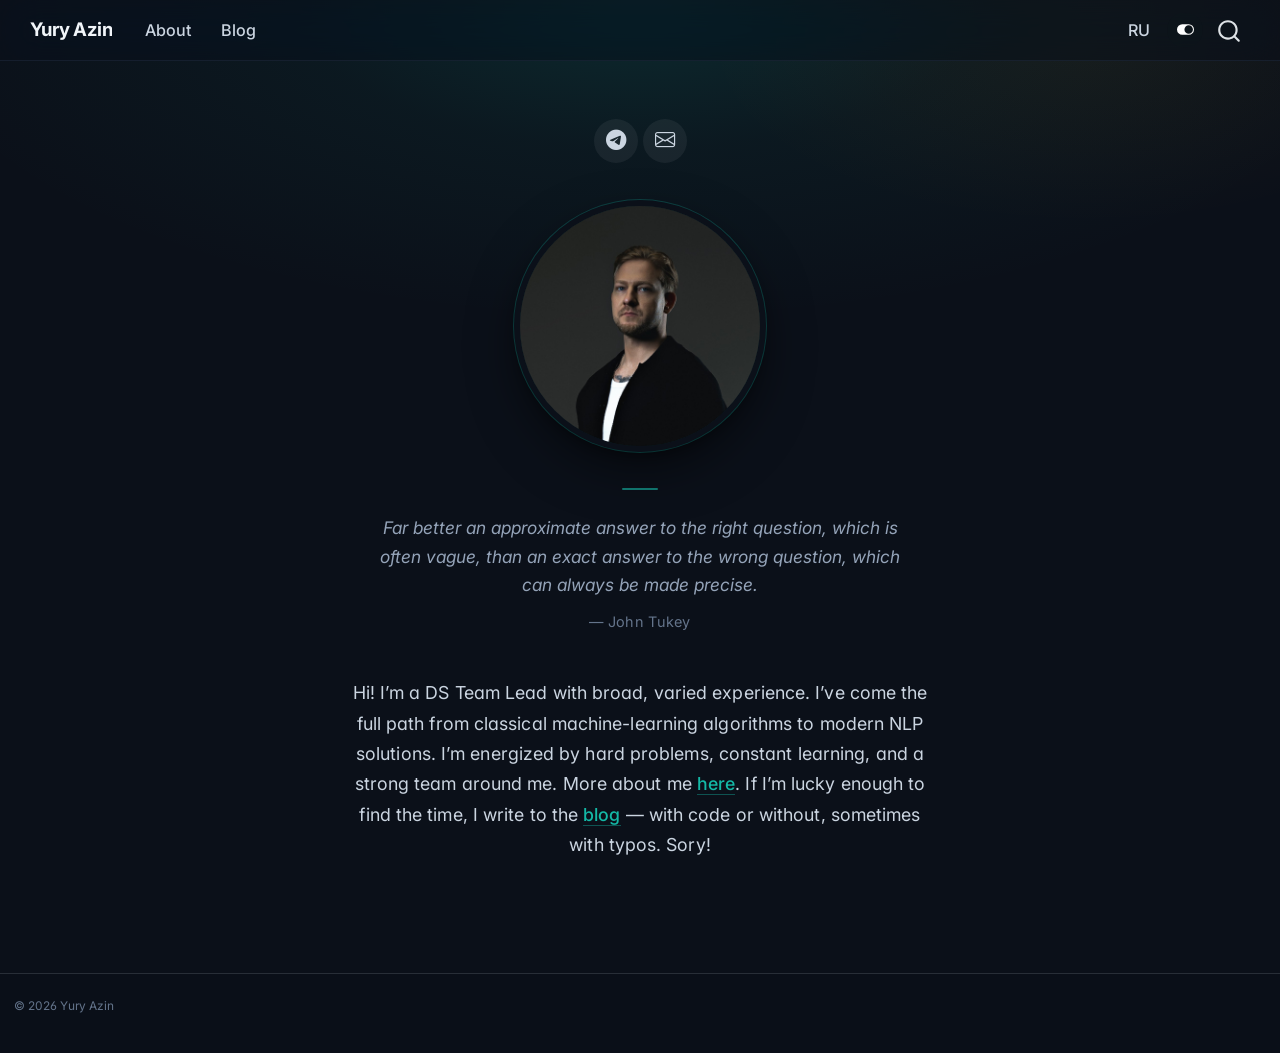
==== commit 6cc32d4d: "deploy: 4fb2db2b979041f404104e18dc909ba99662187c" ====
--- a/en/index.html
+++ b/en/index.html
@@ -23,41 +23,6 @@
   margin: 0 0.8em 0.2em -1em; /* quarto-specific, see https://github.com/quarto-dev/quarto-cli/issues/4556 */ 
   vertical-align: middle;
 }
-/* CSS for syntax highlighting */
-html { -webkit-text-size-adjust: 100%; }
-pre > code.sourceCode { white-space: pre; position: relative; }
-pre > code.sourceCode > span { display: inline-block; line-height: 1.25; }
-pre > code.sourceCode > span:empty { height: 1.2em; }
-.sourceCode { overflow: visible; }
-code.sourceCode > span { color: inherit; text-decoration: inherit; }
-div.sourceCode { margin: 1em 0; }
-pre.sourceCode { margin: 0; }
-@media screen {
-div.sourceCode { overflow: auto; }
-}
-@media print {
-pre > code.sourceCode { white-space: pre-wrap; }
-pre > code.sourceCode > span { text-indent: -5em; padding-left: 5em; }
-}
-pre.numberSource code
-  { counter-reset: source-line 0; }
-pre.numberSource code > span
-  { position: relative; left: -4em; counter-increment: source-line; }
-pre.numberSource code > span > a:first-child::before
-  { content: counter(source-line);
-    position: relative; left: -1em; text-align: right; vertical-align: baseline;
-    border: none; display: inline-block;
-    -webkit-touch-callout: none; -webkit-user-select: none;
-    -khtml-user-select: none; -moz-user-select: none;
-    -ms-user-select: none; user-select: none;
-    padding: 0 4px; width: 4em;
-  }
-pre.numberSource { margin-left: 3em;  padding-left: 4px; }
-div.sourceCode
-  {   }
-@media screen {
-pre > code.sourceCode > span > a:first-child::before { text-decoration: underline; }
-}
 </style>
 
 
@@ -75,12 +40,10 @@
 <link href="site_libs/quarto-html/tippy.css" rel="stylesheet">
 <link href="site_libs/quarto-html/quarto-syntax-highlighting-c7f20d090c4a6a93f2f603f35975394b.css" rel="stylesheet" class="quarto-color-scheme" id="quarto-text-highlighting-styles">
 <link href="site_libs/quarto-html/quarto-syntax-highlighting-dark-76894652a331fa0531f4d7e4de84b889.css" rel="stylesheet" class="quarto-color-scheme quarto-color-alternate" id="quarto-text-highlighting-styles">
-<link href="site_libs/quarto-html/quarto-syntax-highlighting-c7f20d090c4a6a93f2f603f35975394b.css" rel="stylesheet" class="quarto-color-scheme-extra" id="quarto-text-highlighting-styles">
 <script src="site_libs/bootstrap/bootstrap.min.js"></script>
 <link href="site_libs/bootstrap/bootstrap-icons.css" rel="stylesheet">
 <link href="site_libs/bootstrap/bootstrap-b858f73188c8fb7c1471fa4721e66bf3.min.css" rel="stylesheet" append-hash="true" class="quarto-color-scheme" id="quarto-bootstrap" data-mode="light">
 <link href="site_libs/bootstrap/bootstrap-dark-34f11f5c54eaf6b2fd97601cf0307051.min.css" rel="stylesheet" append-hash="true" class="quarto-color-scheme quarto-color-alternate" id="quarto-bootstrap" data-mode="dark">
-<link href="site_libs/bootstrap/bootstrap-b858f73188c8fb7c1471fa4721e66bf3.min.css" rel="stylesheet" append-hash="true" class="quarto-color-scheme-extra" id="quarto-bootstrap" data-mode="light">
 <script id="quarto-search-options" type="application/json">{
   "location": "navbar",
   "copy-button": false,
@@ -259,7 +222,7 @@
 <link rel="stylesheet" href="styles.css">
 </head>
 
-<body class="nav-fixed quarto-light"><script id="quarto-html-before-body" type="application/javascript">
+<body class="nav-fixed quarto-dark"><script id="quarto-html-before-body" type="application/javascript">
     const toggleBodyColorMode = (bsSheetEl) => {
       const mode = bsSheetEl.getAttribute("data-mode");
       const bodyEl = window.document.querySelector("body");
@@ -401,10 +364,8 @@
         changeGiscusTheme();
       }
     };
-    const authorPrefersDark = false;
+    const authorPrefersDark = true;
     const darkModeDefault = authorPrefersDark;
-      document.querySelector('link#quarto-text-highlighting-styles.quarto-color-scheme-extra').rel = 'disabled-stylesheet';
-      document.querySelector('link#quarto-bootstrap.quarto-color-scheme-extra').rel = 'disabled-stylesheet';
     let localAlternateSentinel = darkModeDefault ? 'alternate' : 'default';
     // Dark / light mode switch
     window.quartoToggleColorScheme = () => {
@@ -480,7 +441,7 @@
 
 
 <header id="title-block-header">
-<div class="quarto-title-block"><div><button type="button" class="btn code-tools-button" id="quarto-code-tools-source"><i class="bi"></i> Code</button></div></div>
+
 
 </header>
 
@@ -497,8 +458,6 @@
 <p>Hi! I’m a DS Team Lead with broad, varied experience. I’ve come the full path from classical machine-learning algorithms to modern NLP solutions. I’m energized by hard problems, constant learning, and a strong team around me. More about me <a href="./about.html">here</a>. If I’m lucky enough to find the time, I write to the <a href="./blog.html">blog</a> — with code or without, sometimes with typos. Sory!</p>
 </div>
 
-
-<!-- -->
 
 
 </main> <!-- /main -->
@@ -585,57 +544,6 @@
         container: window.document.getElementById('quarto-embedded-source-code-modal')
       });
       clipboardModal.on('success', onCopySuccess);
-    }
-    const viewSource = window.document.getElementById('quarto-view-source') ||
-                       window.document.getElementById('quarto-code-tools-source');
-    if (viewSource) {
-      const sourceUrl = viewSource.getAttribute("data-quarto-source-url");
-      viewSource.addEventListener("click", function(e) {
-        if (sourceUrl) {
-          // rstudio viewer pane
-          if (/\bcapabilities=\b/.test(window.location)) {
-            window.open(sourceUrl);
-          } else {
-            window.location.href = sourceUrl;
-          }
-        } else {
-          const modal = new bootstrap.Modal(document.getElementById('quarto-embedded-source-code-modal'));
-          modal.show();
-        }
-        return false;
-      });
-    }
-    function toggleCodeHandler(show) {
-      return function(e) {
-        const detailsSrc = window.document.querySelectorAll(".cell > details > .sourceCode");
-        for (let i=0; i<detailsSrc.length; i++) {
-          const details = detailsSrc[i].parentElement;
-          if (show) {
-            details.open = true;
-          } else {
-            details.removeAttribute("open");
-          }
-        }
-        const cellCodeDivs = window.document.querySelectorAll(".cell > .sourceCode");
-        const fromCls = show ? "hidden" : "unhidden";
-        const toCls = show ? "unhidden" : "hidden";
-        for (let i=0; i<cellCodeDivs.length; i++) {
-          const codeDiv = cellCodeDivs[i];
-          if (codeDiv.classList.contains(fromCls)) {
-            codeDiv.classList.remove(fromCls);
-            codeDiv.classList.add(toCls);
-          } 
-        }
-        return false;
-      }
-    }
-    const hideAllCode = window.document.getElementById("quarto-hide-all-code");
-    if (hideAllCode) {
-      hideAllCode.addEventListener("click", toggleCodeHandler(false));
-    }
-    const showAllCode = window.document.getElementById("quarto-show-all-code");
-    if (showAllCode) {
-      showAllCode.addEventListener("click", toggleCodeHandler(true));
     }
       var localhostRegex = new RegExp(/^(?:http|https):\/\/localhost\:?[0-9]*\//);
       var mailtoRegex = new RegExp(/^mailto:/);
@@ -965,38 +873,7 @@
       }
     }
   });
-  </script><div class="modal fade" id="quarto-embedded-source-code-modal" tabindex="-1" aria-labelledby="quarto-embedded-source-code-modal-label" aria-hidden="true"><div class="modal-dialog modal-dialog-scrollable"><div class="modal-content"><div class="modal-header"><h5 class="modal-title" id="quarto-embedded-source-code-modal-label">Source Code</h5><button class="btn-close" data-bs-dismiss="modal"></button></div><div class="modal-body"><div class="">
-<div class="code-copy-outer-scaffold"><div class="sourceCode" id="cb1" data-shortcodes="false"><pre class="sourceCode markdown code-with-copy"><code class="sourceCode markdown"><span id="cb1-1"><a href="#cb1-1" aria-hidden="true" tabindex="-1"></a><span class="co">---</span></span>
-<span id="cb1-2"><a href="#cb1-2" aria-hidden="true" tabindex="-1"></a><span class="an">title:</span><span class="co"> "Yury Azin — Data Science · ML · NLP"</span></span>
-<span id="cb1-3"><a href="#cb1-3" aria-hidden="true" tabindex="-1"></a><span class="an">title-block-style:</span><span class="co"> none</span></span>
-<span id="cb1-4"><a href="#cb1-4" aria-hidden="true" tabindex="-1"></a><span class="an">toc:</span><span class="co"> false</span></span>
-<span id="cb1-5"><a href="#cb1-5" aria-hidden="true" tabindex="-1"></a><span class="an">page-layout:</span><span class="co"> full</span></span>
-<span id="cb1-6"><a href="#cb1-6" aria-hidden="true" tabindex="-1"></a><span class="co">---</span></span>
-<span id="cb1-7"><a href="#cb1-7" aria-hidden="true" tabindex="-1"></a></span>
-<span id="cb1-8"><a href="#cb1-8" aria-hidden="true" tabindex="-1"></a>::: {.hero-block}</span>
-<span id="cb1-9"><a href="#cb1-9" aria-hidden="true" tabindex="-1"></a></span>
-<span id="cb1-10"><a href="#cb1-10" aria-hidden="true" tabindex="-1"></a><span class="dt">&lt;</span><span class="kw">div</span><span class="ot"> class</span><span class="op">=</span><span class="st">"hero-social"</span><span class="dt">&gt;</span></span>
-<span id="cb1-11"><a href="#cb1-11" aria-hidden="true" tabindex="-1"></a>  <span class="dt">&lt;</span><span class="kw">a</span><span class="ot"> href</span><span class="op">=</span><span class="st">"https://t.me/Zzzabardast"</span><span class="ot"> aria-label</span><span class="op">=</span><span class="st">"Telegram"</span><span class="ot"> title</span><span class="op">=</span><span class="st">"Telegram: @Zzzabardast"</span><span class="dt">&gt;&lt;</span><span class="kw">i</span><span class="ot"> class</span><span class="op">=</span><span class="st">"bi bi-telegram"</span><span class="dt">&gt;&lt;/</span><span class="kw">i</span><span class="dt">&gt;&lt;/</span><span class="kw">a</span><span class="dt">&gt;</span></span>
-<span id="cb1-12"><a href="#cb1-12" aria-hidden="true" tabindex="-1"></a>  <span class="dt">&lt;</span><span class="kw">a</span><span class="ot"> href</span><span class="op">=</span><span class="st">"mailto:y.azin@mail.ru"</span><span class="ot"> aria-label</span><span class="op">=</span><span class="st">"Email"</span><span class="ot"> title</span><span class="op">=</span><span class="st">"y.azin@mail.ru"</span><span class="dt">&gt;&lt;</span><span class="kw">i</span><span class="ot"> class</span><span class="op">=</span><span class="st">"bi bi-envelope"</span><span class="dt">&gt;&lt;/</span><span class="kw">i</span><span class="dt">&gt;&lt;/</span><span class="kw">a</span><span class="dt">&gt;</span></span>
-<span id="cb1-13"><a href="#cb1-13" aria-hidden="true" tabindex="-1"></a><span class="dt">&lt;/</span><span class="kw">div</span><span class="dt">&gt;</span></span>
-<span id="cb1-14"><a href="#cb1-14" aria-hidden="true" tabindex="-1"></a></span>
-<span id="cb1-15"><a href="#cb1-15" aria-hidden="true" tabindex="-1"></a><span class="dt">&lt;</span><span class="kw">img</span><span class="ot"> src</span><span class="op">=</span><span class="st">"assets/profile.jpg"</span><span class="ot"> alt</span><span class="op">=</span><span class="st">"Yury Azin"</span><span class="ot"> class</span><span class="op">=</span><span class="st">"hero-photo"</span><span class="dt">&gt;</span></span>
-<span id="cb1-16"><a href="#cb1-16" aria-hidden="true" tabindex="-1"></a></span>
-<span id="cb1-17"><a href="#cb1-17" aria-hidden="true" tabindex="-1"></a><span class="at">&gt; Far better an approximate answer to the right question, which is</span></span>
-<span id="cb1-18"><a href="#cb1-18" aria-hidden="true" tabindex="-1"></a><span class="at">&gt; often vague, than an exact answer to the wrong question, which can</span></span>
-<span id="cb1-19"><a href="#cb1-19" aria-hidden="true" tabindex="-1"></a><span class="at">&gt; always be made precise.</span></span>
-<span id="cb1-20"><a href="#cb1-20" aria-hidden="true" tabindex="-1"></a><span class="at">&gt;</span></span>
-<span id="cb1-21"><a href="#cb1-21" aria-hidden="true" tabindex="-1"></a><span class="at">&gt; — John Tukey</span></span>
-<span id="cb1-22"><a href="#cb1-22" aria-hidden="true" tabindex="-1"></a></span>
-<span id="cb1-23"><a href="#cb1-23" aria-hidden="true" tabindex="-1"></a>Hi! I'm a DS Team Lead with broad, varied experience. I've come the</span>
-<span id="cb1-24"><a href="#cb1-24" aria-hidden="true" tabindex="-1"></a>full path from classical machine-learning algorithms to modern NLP</span>
-<span id="cb1-25"><a href="#cb1-25" aria-hidden="true" tabindex="-1"></a>solutions. I'm energized by hard problems, constant learning,</span>
-<span id="cb1-26"><a href="#cb1-26" aria-hidden="true" tabindex="-1"></a>and a strong team around me. More about me <span class="co">[</span><span class="ot">here</span><span class="co">](about.qmd)</span>. If I'm lucky</span>
-<span id="cb1-27"><a href="#cb1-27" aria-hidden="true" tabindex="-1"></a>enough to find the time, I write to the <span class="co">[</span><span class="ot">blog</span><span class="co">](blog.qmd)</span> — with code</span>
-<span id="cb1-28"><a href="#cb1-28" aria-hidden="true" tabindex="-1"></a>or without, sometimes with typos. Sory!</span>
-<span id="cb1-29"><a href="#cb1-29" aria-hidden="true" tabindex="-1"></a></span>
-<span id="cb1-30"><a href="#cb1-30" aria-hidden="true" tabindex="-1"></a>:::</span></code></pre></div><button title="Copy to Clipboard" class="code-copy-button" data-in-quarto-modal=""><i class="bi"></i></button></div>
-</div></div></div></div></div>
+  </script>
 </div> <!-- /content -->
 <footer class="footer">
   <div class="nav-footer">
@@ -1007,8 +884,8 @@
       &nbsp;
     </div>
     <div class="nav-footer-right">
-<p>Built with <a href="https://quarto.org">Quarto</a></p>
-</div>
+      &nbsp;
+    </div>
   </div>
 </footer>
 
